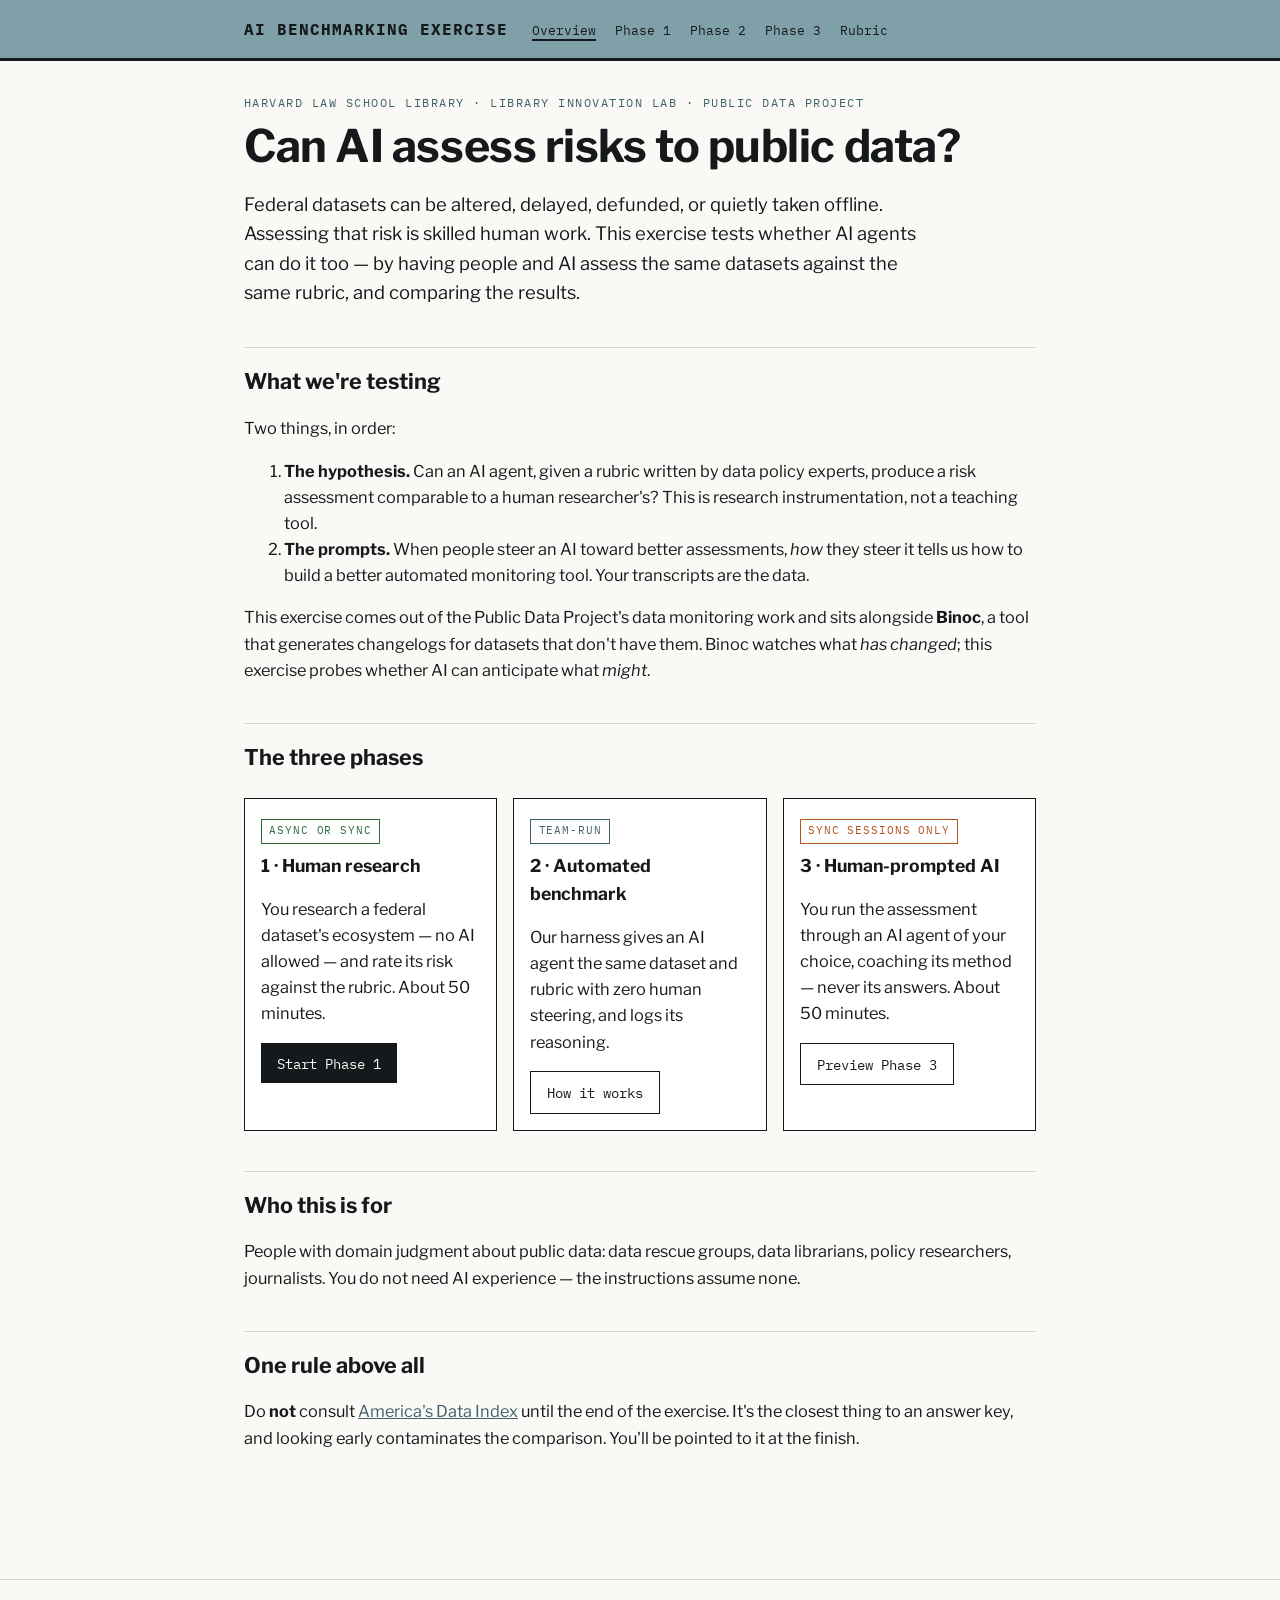
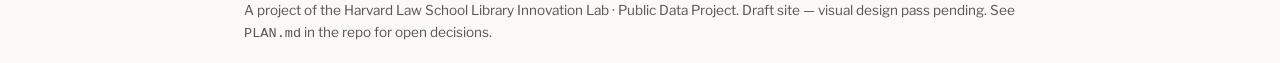
==== index.html @ 466e0e78 "Initial commit for the AI Benchmarking exercise" ====
<!DOCTYPE html>
<html lang="en">
<head>
<meta charset="utf-8">
<meta name="viewport" content="width=device-width, initial-scale=1">
<title>AI Benchmarking Exercise · Public Data Project</title>
<link rel="preconnect" href="https://fonts.googleapis.com">
<link href="https://fonts.googleapis.com/css2?family=IBM+Plex+Mono:wght@400;700&family=Libre+Franklin:ital,wght@0,400;0,600;0,800;1,400&display=swap" rel="stylesheet">
<link rel="stylesheet" href="css/style.css">
</head>
<body>
<header class="site">
  <div class="inner">
    <a class="wordmark" href="index.html">AI Benchmarking Exercise</a>
    <nav class="site">
      <a href="index.html" aria-current="page">Overview</a>
      <a href="phase-1.html">Phase 1</a>
      <a href="phase-2.html">Phase 2</a>
      <a href="phase-3.html">Phase 3</a>
      <a href="rubric.html">Rubric</a>
    </nav>
  </div>
</header>

<main>
  <p class="eyebrow">Harvard Law School Library · Library Innovation Lab · Public Data Project</p>
  <h1>Can AI assess risks to public data?</h1>

  <p class="lede">Federal datasets can be altered, delayed, defunded, or quietly taken
  offline. Assessing that risk is skilled human work. This exercise tests whether AI
  agents can do it too — by having people and AI assess the same datasets against the
  same rubric, and comparing the results.</p>

  <h2>What we're testing</h2>
  <p>Two things, in order:</p>
  <ol>
    <li><strong>The hypothesis.</strong> Can an AI agent, given a rubric written by
      data policy experts, produce a risk assessment comparable to a human
      researcher's? This is research instrumentation, not a teaching tool.</li>
    <li><strong>The prompts.</strong> When people steer an AI toward better
      assessments, <em>how</em> they steer it tells us how to build a better
      automated monitoring tool. Your transcripts are the data.</li>
  </ol>
  <p>This exercise comes out of the Public Data Project's data monitoring work and sits
  alongside <strong>Binoc</strong>, a tool that generates changelogs for datasets that
  don't have them. Binoc watches what <em>has changed</em>; this exercise probes whether
  AI can anticipate what <em>might</em>.</p>

  <h2>The three phases</h2>
  <div class="phases">
    <article class="phase-card">
      <span class="badge async">Async or sync</span>
      <h3>1 · Human research</h3>
      <p>You research a federal dataset's ecosystem — no AI allowed — and rate its risk
      against the rubric. About 50 minutes.</p>
      <a class="btn" href="phase-1.html">Start Phase 1</a>
    </article>
    <article class="phase-card">
      <span class="badge team">Team-run</span>
      <h3>2 · Automated benchmark</h3>
      <p>Our harness gives an AI agent the same dataset and rubric with zero human
      steering, and logs its reasoning.</p>
      <a class="btn secondary" href="phase-2.html">How it works</a>
    </article>
    <article class="phase-card">
      <span class="badge sync">Sync sessions only</span>
      <h3>3 · Human-prompted AI</h3>
      <p>You run the assessment through an AI agent of your choice, coaching its
      method — never its answers. About 50 minutes.</p>
      <a class="btn secondary" href="phase-3.html">Preview Phase 3</a>
    </article>
  </div>

  <h2>Who this is for</h2>
  <p>People with domain judgment about public data: data rescue groups, data
  librarians, policy researchers, journalists. You do not need AI experience — the
  instructions assume none.</p>

  <h2>One rule above all</h2>
  <p>Do <strong>not</strong> consult <a href="https://dataindex.us/collections/">America's
  Data Index</a> until the end of the exercise. It's the closest thing to an answer key,
  and looking early contaminates the comparison. You'll be pointed to it at the finish.</p>
</main>

<footer class="site">
  <div class="inner">
    A project of the Harvard Law School Library Innovation Lab · Public Data Project.
    Draft site — visual design pass pending. See <code>PLAN.md</code> in the repo for
    open decisions.
  </div>
</footer>
</body>
</html>
---- css/style.css ----
/* AI Benchmarking Exercise — draft skin.
   Intentionally quiet; visual design pass belongs to Jacob.
   Palette nods to the Public Data Project slide (slate blue + stamp black). */

:root {
  --paper: #faf9f6;
  --ink: #16191b;
  --slate: #7fa0a8;      /* PDP slide blue */
  --slate-deep: #40616b; /* links, accents */
  --rule: #d9d5cc;
  --flag-bg: #fdf3d7;
  --flag-ink: #6b5410;
  --gone: #8c1d18;
  --high: #b3541e;
  --moderate: #8a6d00;
  --ok: #2e6b3a;
  --mono: "IBM Plex Mono", ui-monospace, SFMono-Regular, Menlo, monospace;
  --sans: "Libre Franklin", system-ui, -apple-system, "Segoe UI", sans-serif;
}

* { box-sizing: border-box; }

body {
  margin: 0;
  background: var(--paper);
  color: var(--ink);
  font-family: var(--sans);
  font-size: 1.02rem;
  line-height: 1.6;
}

/* Header / nav */
header.site {
  border-bottom: 3px solid var(--ink);
  background: var(--slate);
}
header.site .inner {
  max-width: 52rem;
  margin: 0 auto;
  padding: 1rem 1.25rem;
  display: flex;
  flex-wrap: wrap;
  align-items: baseline;
  gap: 0.5rem 1.5rem;
}
header.site .wordmark {
  font-family: var(--mono);
  font-weight: 700;
  text-transform: uppercase;
  letter-spacing: 0.06em;
  color: var(--ink);
  text-decoration: none;
}
nav.site a {
  font-family: var(--mono);
  font-size: 0.82rem;
  color: var(--ink);
  text-decoration: none;
  margin-right: 1rem;
}
nav.site a[aria-current="page"] { border-bottom: 2px solid var(--ink); }
nav.site a:hover { text-decoration: underline; }

main {
  max-width: 52rem;
  margin: 0 auto;
  padding: 2rem 1.25rem 4rem;
}

.eyebrow {
  font-family: var(--mono);
  font-size: 0.78rem;
  text-transform: uppercase;
  letter-spacing: 0.12em;
  color: var(--slate-deep);
  margin: 0 0 0.5rem;
}

h1 {
  font-size: clamp(1.9rem, 4.5vw, 2.8rem);
  line-height: 1.12;
  letter-spacing: -0.01em;
  margin: 0 0 1rem;
}
h2 {
  font-size: 1.35rem;
  margin: 2.5rem 0 0.75rem;
  padding-top: 1rem;
  border-top: 1px solid var(--rule);
}
h3 { font-size: 1.1rem; margin: 1.5rem 0 0.4rem; }

a { color: var(--slate-deep); }
p.meta { font-size: 0.9rem; color: #555; margin-top: 0; }
p.hint { font-size: 0.95rem; color: #444; }

.lede { font-size: 1.15rem; max-width: 42rem; }

/* Phase cards on landing */
.phases { display: grid; gap: 1rem; margin: 1.5rem 0; }
@media (min-width: 640px) { .phases { grid-template-columns: repeat(3, 1fr); } }
.phase-card {
  border: 1.5px solid var(--ink);
  padding: 1rem;
  background: #fff;
}
.phase-card h3 { margin-top: 0; }
.badge {
  display: inline-block;
  font-family: var(--mono);
  font-size: 0.7rem;
  text-transform: uppercase;
  letter-spacing: 0.08em;
  padding: 0.15rem 0.45rem;
  border: 1px solid currentColor;
  margin-bottom: 0.5rem;
}
.badge.async { color: var(--ok); }
.badge.sync  { color: var(--high); }
.badge.team  { color: var(--slate-deep); }

/* Buttons */
.btn, button.copy {
  display: inline-block;
  font-family: var(--mono);
  font-size: 0.9rem;
  padding: 0.55rem 1rem;
  background: var(--ink);
  color: var(--paper);
  border: none;
  text-decoration: none;
  cursor: pointer;
}
.btn:hover, button.copy:hover { background: var(--slate-deep); }
.btn.secondary { background: transparent; color: var(--ink); border: 1.5px solid var(--ink); }

/* Team-decision flags */
.flag, .flag-block {
  background: var(--flag-bg);
  color: var(--flag-ink);
  font-family: var(--mono);
  font-size: 0.82rem;
}
.flag { padding: 0.05rem 0.35rem; }
.flag-block { padding: 0.6rem 0.8rem; border-left: 3px solid var(--flag-ink); }

/* Participant asides — "for you, not the bot" (italics in the source doc) */
aside.participant {
  border-left: 3px solid var(--slate);
  background: #f0f3f4;
  padding: 0.75rem 1rem;
  font-style: italic;
  margin: 1rem 0;
}
aside.participant .label {
  display: block;
  font-family: var(--mono);
  font-style: normal;
  font-size: 0.72rem;
  text-transform: uppercase;
  letter-spacing: 0.1em;
  color: var(--slate-deep);
  margin-bottom: 0.25rem;
}

/* Do / Don't lists */
.dodont { display: grid; gap: 1rem; margin: 1rem 0; }
@media (min-width: 640px) { .dodont { grid-template-columns: 1fr 1fr; } }
.dodont section { border: 1px solid var(--rule); background: #fff; padding: 1rem; }
.dodont h3 { margin-top: 0; font-family: var(--mono); font-size: 0.9rem; text-transform: uppercase; }
.dodont ul { margin: 0; padding-left: 1.1rem; }
.dodont li { margin-bottom: 0.5rem; }

/* Forms / pickers */
.picker { display: grid; gap: 1rem; margin: 1rem 0; }
.picker label { font-family: var(--mono); font-size: 0.82rem; text-transform: uppercase; letter-spacing: 0.06em; display: block; margin-bottom: 0.3rem; }
select, input[type="text"], textarea {
  width: 100%;
  font: inherit;
  padding: 0.5rem;
  border: 1.5px solid var(--ink);
  background: #fff;
}
#dataset-card { border: 1px solid var(--rule); background: #fff; padding: 1rem 1.25rem; margin: 1rem 0; }
#dataset-card h3 { margin-top: 0; }
#custom-dataset-fields { display: grid; gap: 0.75rem; border: 1px dashed var(--slate-deep); padding: 1rem; }

/* Rubric tables */
table.rubric { border-collapse: collapse; width: 100%; background: #fff; margin: 0.5rem 0 1.5rem; }
table.rubric th, table.rubric td {
  border: 1px solid var(--rule);
  padding: 0.5rem 0.75rem;
  text-align: left;
  vertical-align: top;
  font-size: 0.95rem;
}
th.lvl { font-family: var(--mono); font-size: 0.8rem; white-space: nowrap; width: 9.5rem; }
.lvl-gone { color: var(--gone); }
.lvl-high-risk { color: var(--high); }
.lvl-moderate-risk { color: var(--moderate); }
.lvl-no-known-issue { color: var(--ok); }

/* Prompt blocks */
.prompt-block { position: relative; margin: 1rem 0 2rem; }
.prompt-block pre {
  background: var(--ink);
  color: #e8e6df;
  padding: 1.25rem;
  overflow-x: auto;
  font-family: var(--mono);
  font-size: 0.85rem;
  line-height: 1.55;
  white-space: pre-wrap;
  margin: 0;
}
.prompt-block button.copy { position: absolute; top: 0.5rem; right: 0.5rem; background: var(--slate-deep); }

/* Sync-only banner */
.banner {
  background: var(--high);
  color: #fff;
  font-family: var(--mono);
  font-size: 0.85rem;
  padding: 0.6rem 1rem;
  margin-bottom: 1.5rem;
}

footer.site {
  border-top: 1px solid var(--rule);
  margin-top: 3rem;
}
footer.site .inner {
  max-width: 52rem;
  margin: 0 auto;
  padding: 1.25rem;
  font-size: 0.85rem;
  color: #555;
}

:focus-visible { outline: 3px solid var(--slate-deep); outline-offset: 2px; }
@media (prefers-reduced-motion: reduce) {
  * { animation: none !important; transition: none !important; }
}
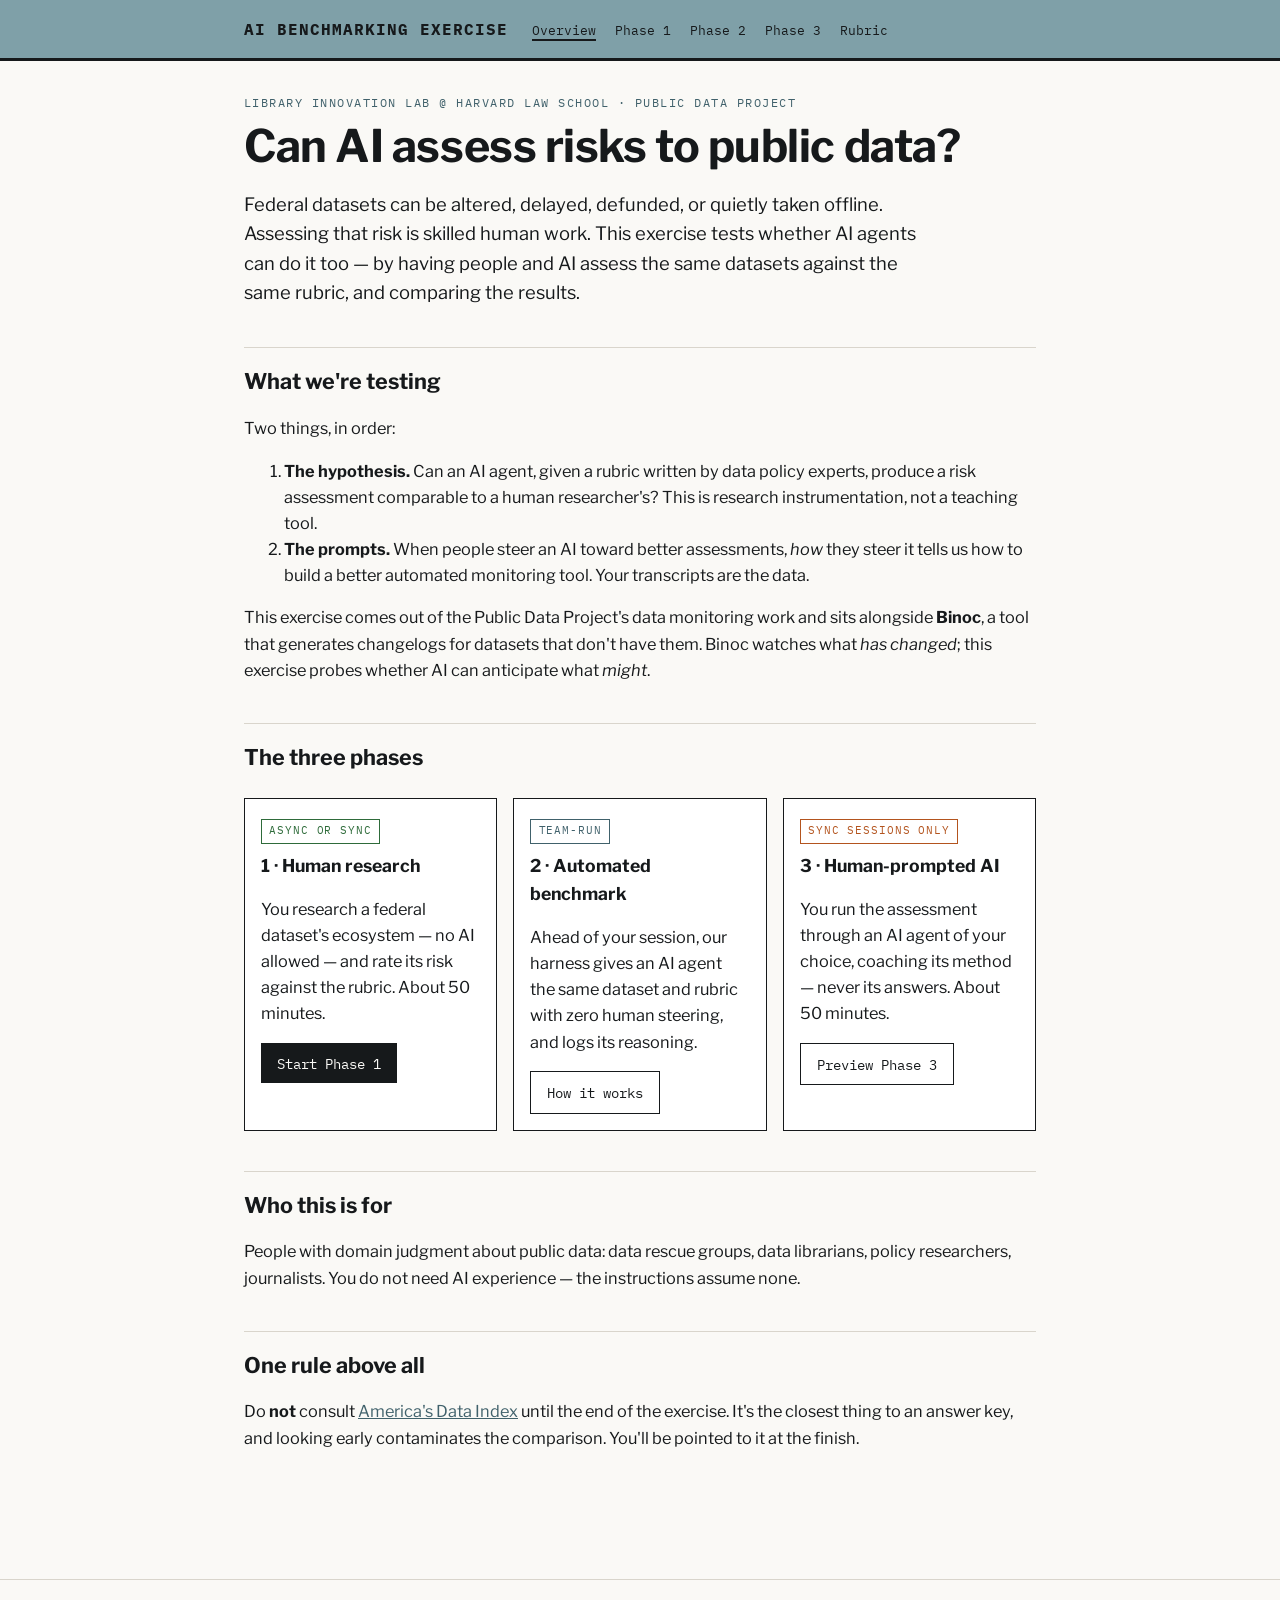
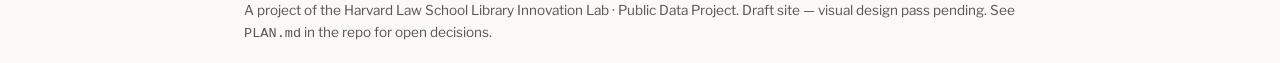
==== commit 9a5337ac: "second iteration over site: removed pieces not needed and added form continuity" ====
--- a/index.html
+++ b/index.html
@@ -23,7 +23,7 @@
 </header>
 
 <main>
-  <p class="eyebrow">Harvard Law School Library · Library Innovation Lab · Public Data Project</p>
+  <p class="eyebrow">Library Innovation Lab @ Harvard Law School · Public Data Project</p>
   <h1>Can AI assess risks to public data?</h1>
 
   <p class="lede">Federal datasets can be altered, delayed, defunded, or quietly taken
@@ -58,8 +58,8 @@
     <article class="phase-card">
       <span class="badge team">Team-run</span>
       <h3>2 · Automated benchmark</h3>
-      <p>Our harness gives an AI agent the same dataset and rubric with zero human
-      steering, and logs its reasoning.</p>
+      <p>Ahead of your session, our harness gives an AI agent the same dataset and
+      rubric with zero human steering, and logs its reasoning.</p>
       <a class="btn secondary" href="phase-2.html">How it works</a>
     </article>
     <article class="phase-card">
--- a/css/style.css
+++ b/css/style.css
@@ -184,6 +184,101 @@
 #dataset-card { border: 1px solid var(--rule); background: #fff; padding: 1rem 1.25rem; margin: 1rem 0; }
 #dataset-card h3 { margin-top: 0; }
 #custom-dataset-fields { display: grid; gap: 0.75rem; border: 1px dashed var(--slate-deep); padding: 1rem; }
+/* An ID selector outranks the UA stylesheet's [hidden] { display: none }, so the
+   hidden attribute needs restating here or the fields never actually hide. */
+#custom-dataset-fields[hidden] { display: none; }
+
+/* Phase 1 worksheet — the participant's own rating, saved and carried to Phase 3 */
+.worksheet {
+  display: grid;
+  gap: 0.75rem;
+  border-left: 3px solid var(--slate);
+  background: #fff;
+  padding: 0.9rem 1rem;
+  margin: -0.75rem 0 1.75rem;
+}
+.worksheet-title {
+  grid-column: 1 / -1;
+  margin: 0;
+  font-family: var(--mono);
+  font-size: 0.72rem;
+  text-transform: uppercase;
+  letter-spacing: 0.1em;
+  color: var(--slate-deep);
+}
+@media (min-width: 640px) {
+  .worksheet { grid-template-columns: 14rem 1fr; align-items: start; }
+}
+
+/* Phase 3 carry-over panel — context, never something to paste */
+.carryover {
+  border: 1.5px solid var(--slate-deep);
+  border-left-width: 5px;
+  background: #f0f3f4;
+  padding: 1rem 1.25rem;
+  margin: 1rem 0 1.75rem;
+}
+.carryover.missing { border-color: var(--high); background: #fdf1ea; }
+.carryover .label {
+  margin: 0 0 0.5rem;
+  font-family: var(--mono);
+  font-size: 0.72rem;
+  text-transform: uppercase;
+  letter-spacing: 0.1em;
+  color: var(--slate-deep);
+}
+.carryover.missing .label { color: var(--high); }
+.carryover p { margin: 0 0 0.5rem; }
+.carryover .meta { display: block; font-size: 0.9rem; color: #555; }
+.carryover .cats-intro { margin-top: 0.75rem; font-size: 0.95rem; }
+.carryover ul.cats { margin: 0 0 0.5rem; padding-left: 1.1rem; }
+.carryover ul.cats li { margin-bottom: 0.25rem; }
+.carryover .hint { margin-top: 0.75rem; }
+
+.rating-badge {
+  display: inline-block;
+  font-family: var(--mono);
+  font-size: 0.7rem;
+  text-transform: uppercase;
+  letter-spacing: 0.06em;
+  padding: 0.1rem 0.4rem;
+  border: 1px solid currentColor;
+  vertical-align: 0.1em;
+}
+.rating-badge.none { color: #777; font-style: normal; }
+
+/* Phase 3 "what the AI added" notes */
+.ai-note {
+  border: 1px solid var(--rule);
+  background: #fff;
+  padding: 1rem 1.25rem;
+  margin: 0 0 1rem;
+}
+.ai-note h3 { margin-top: 0; }
+.ai-note .prior {
+  font-size: 0.92rem;
+  color: #444;
+  border-left: 3px solid var(--rule);
+  padding-left: 0.75rem;
+  margin: 0 0 0.75rem;
+}
+.ai-note .prior span {
+  font-family: var(--mono);
+  font-size: 0.72rem;
+  text-transform: uppercase;
+  letter-spacing: 0.08em;
+  color: var(--slate-deep);
+  display: block;
+}
+.ai-note .prior.empty { color: #777; font-style: italic; }
+.ai-note label {
+  font-family: var(--mono);
+  font-size: 0.82rem;
+  text-transform: uppercase;
+  letter-spacing: 0.06em;
+  display: block;
+  margin-bottom: 0.3rem;
+}
 
 /* Rubric tables */
 table.rubric { border-collapse: collapse; width: 100%; background: #fff; margin: 0.5rem 0 1.5rem; }
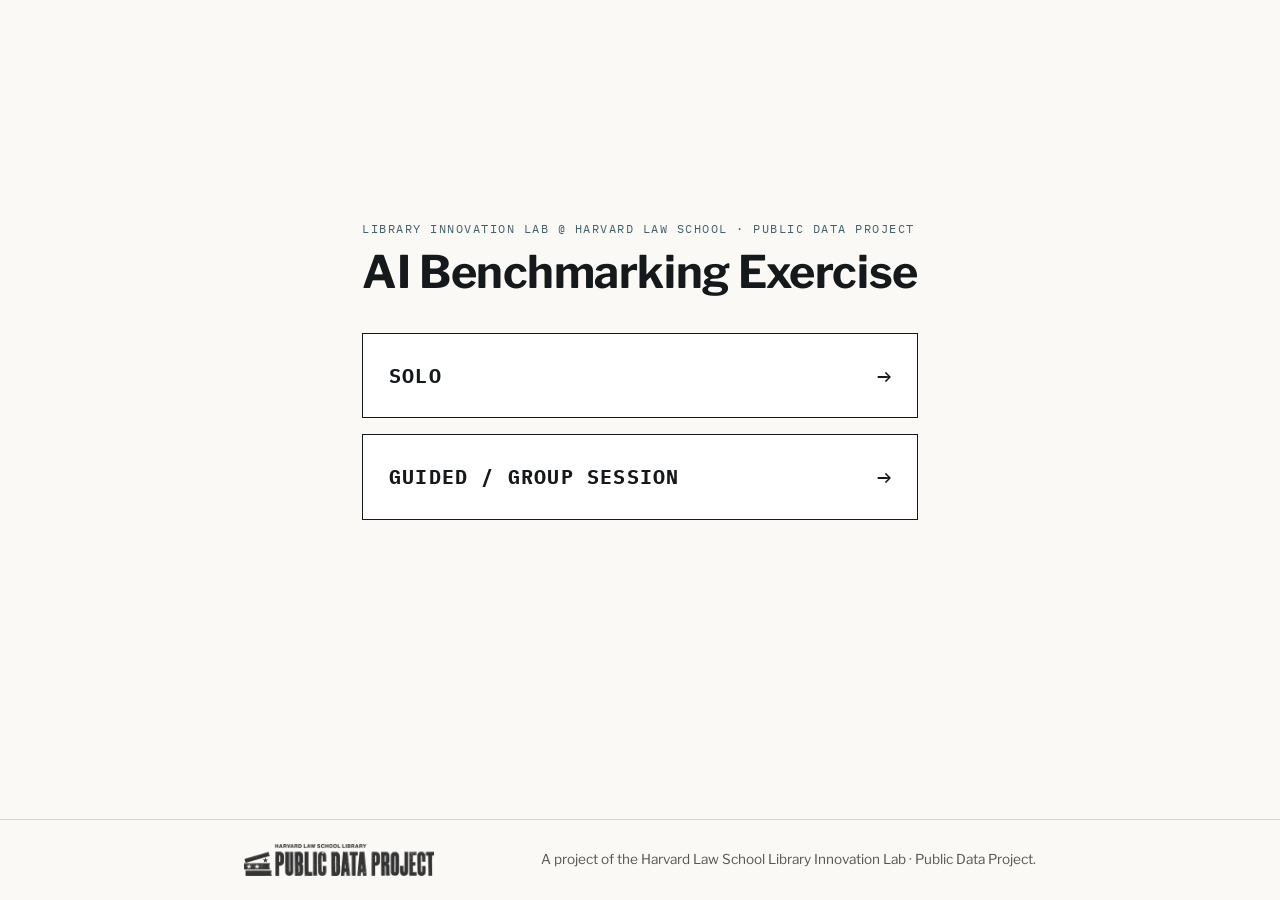
==== commit 69e3d654: "Updated changes to website for version 2 prototype" ====
--- a/index.html
+++ b/index.html
@@ -1,93 +1,58 @@
-<!DOCTYPE html>
+<!doctype html>
 <html lang="en">
-<head>
-<meta charset="utf-8">
-<meta name="viewport" content="width=device-width, initial-scale=1">
-<title>AI Benchmarking Exercise · Public Data Project</title>
-<link rel="preconnect" href="https://fonts.googleapis.com">
-<link href="https://fonts.googleapis.com/css2?family=IBM+Plex+Mono:wght@400;700&family=Libre+Franklin:ital,wght@0,400;0,600;0,800;1,400&display=swap" rel="stylesheet">
-<link rel="stylesheet" href="css/style.css">
-</head>
-<body>
-<header class="site">
-  <div class="inner">
-    <a class="wordmark" href="index.html">AI Benchmarking Exercise</a>
-    <nav class="site">
-      <a href="index.html" aria-current="page">Overview</a>
-      <a href="phase-1.html">Phase 1</a>
-      <a href="phase-2.html">Phase 2</a>
-      <a href="phase-3.html">Phase 3</a>
-      <a href="rubric.html">Rubric</a>
-    </nav>
-  </div>
-</header>
+  <head>
+    <meta charset="utf-8" />
+    <meta name="viewport" content="width=device-width, initial-scale=1" />
+    <title>AI Benchmarking Exercise · Public Data Project</title>
+    <link rel="preconnect" href="https://fonts.googleapis.com" />
+    <link
+      href="https://fonts.googleapis.com/css2?family=IBM+Plex+Mono:wght@400;700&family=Libre+Franklin:ital,wght@0,400;0,600;0,800;1,400&display=swap"
+      rel="stylesheet"
+    />
+    <link rel="stylesheet" href="css/style.css" />
+    <script src="js/data-index.js"></script>
+    <script src="js/site.js"></script>
+    <script>
+      applyTrack();
+    </script>
+  </head>
+  <body>
+    <main class="entry">
+      <p class="eyebrow">
+        Library Innovation Lab @ Harvard Law School · Public Data Project
+      </p>
+      <h1>AI Benchmarking Exercise</h1>
 
-<main>
-  <p class="eyebrow">Library Innovation Lab @ Harvard Law School · Public Data Project</p>
-  <h1>Can AI assess risks to public data?</h1>
+      <div class="choices">
+        <a class="choice" href="overview.html" data-track-set="solo">
+          <span class="choice-label">Solo</span>
+          <span class="choice-go" aria-hidden="true">→</span>
+        </a>
+        <a class="choice" href="overview.html" data-track-set="group">
+          <span class="choice-label">Guided / Group Session</span>
+          <span class="choice-go" aria-hidden="true">→</span>
+        </a>
+      </div>
+    </main>
 
-  <p class="lede">Federal datasets can be altered, delayed, defunded, or quietly taken
-  offline. Assessing that risk is skilled human work. This exercise tests whether AI
-  agents can do it too — by having people and AI assess the same datasets against the
-  same rubric, and comparing the results.</p>
+    <footer class="site">
+      <div class="inner">
+        <img
+          class="footer-logo"
+          src="assets/public-data-project.png"
+          width="800"
+          height="136"
+          alt="Harvard Law School Library · Public Data Project"
+        />
+        <p>
+          A project of the Harvard Law School Library Innovation Lab · Public
+          Data Project.
+        </p>
+      </div>
+    </footer>
 
-  <h2>What we're testing</h2>
-  <p>Two things, in order:</p>
-  <ol>
-    <li><strong>The hypothesis.</strong> Can an AI agent, given a rubric written by
-      data policy experts, produce a risk assessment comparable to a human
-      researcher's? This is research instrumentation, not a teaching tool.</li>
-    <li><strong>The prompts.</strong> When people steer an AI toward better
-      assessments, <em>how</em> they steer it tells us how to build a better
-      automated monitoring tool. Your transcripts are the data.</li>
-  </ol>
-  <p>This exercise comes out of the Public Data Project's data monitoring work and sits
-  alongside <strong>Binoc</strong>, a tool that generates changelogs for datasets that
-  don't have them. Binoc watches what <em>has changed</em>; this exercise probes whether
-  AI can anticipate what <em>might</em>.</p>
-
-  <h2>The three phases</h2>
-  <div class="phases">
-    <article class="phase-card">
-      <span class="badge async">Async or sync</span>
-      <h3>1 · Human research</h3>
-      <p>You research a federal dataset's ecosystem — no AI allowed — and rate its risk
-      against the rubric. About 50 minutes.</p>
-      <a class="btn" href="phase-1.html">Start Phase 1</a>
-    </article>
-    <article class="phase-card">
-      <span class="badge team">Team-run</span>
-      <h3>2 · Automated benchmark</h3>
-      <p>Ahead of your session, our harness gives an AI agent the same dataset and
-      rubric with zero human steering, and logs its reasoning.</p>
-      <a class="btn secondary" href="phase-2.html">How it works</a>
-    </article>
-    <article class="phase-card">
-      <span class="badge sync">Sync sessions only</span>
-      <h3>3 · Human-prompted AI</h3>
-      <p>You run the assessment through an AI agent of your choice, coaching its
-      method — never its answers. About 50 minutes.</p>
-      <a class="btn secondary" href="phase-3.html">Preview Phase 3</a>
-    </article>
-  </div>
-
-  <h2>Who this is for</h2>
-  <p>People with domain judgment about public data: data rescue groups, data
-  librarians, policy researchers, journalists. You do not need AI experience — the
-  instructions assume none.</p>
-
-  <h2>One rule above all</h2>
-  <p>Do <strong>not</strong> consult <a href="https://dataindex.us/collections/">America's
-  Data Index</a> until the end of the exercise. It's the closest thing to an answer key,
-  and looking early contaminates the comparison. You'll be pointed to it at the finish.</p>
-</main>
-
-<footer class="site">
-  <div class="inner">
-    A project of the Harvard Law School Library Innovation Lab · Public Data Project.
-    Draft site — visual design pass pending. See <code>PLAN.md</code> in the repo for
-    open decisions.
-  </div>
-</footer>
-</body>
+    <script>
+      initEntry();
+    </script>
+  </body>
 </html>
--- a/css/style.css
+++ b/css/style.css
@@ -1,5 +1,4 @@
-/* AI Benchmarking Exercise — draft skin.
-   Intentionally quiet; visual design pass belongs to Jacob.
+/* AI Benchmarking Exercise — site styles.
    Palette nods to the Public Data Project slide (slate blue + stamp black). */
 
 :root {
@@ -27,7 +26,13 @@
   font-family: var(--sans);
   font-size: 1.02rem;
   line-height: 1.6;
-}
+  /* Keeps the footer on the bottom edge rather than floating mid-screen
+     on the short pages. */
+  min-height: 100vh;
+  display: flex;
+  flex-direction: column;
+}
+main { flex: 1 0 auto; }
 
 /* Header / nav */
 header.site {
@@ -96,9 +101,38 @@
 
 .lede { font-size: 1.15rem; max-width: 42rem; }
 
+.backlink { font-family: var(--mono); font-size: 0.82rem; margin: 0 0 1.5rem; }
+
+/* Entry page — the whole card is the control, so the label isn't said twice.
+   Centred in the viewport and given real height so the page doesn't read as a
+   header with a stub of content under it. */
+main.entry { display: flex; flex-direction: column; justify-content: center; }
+main.entry h1 { margin-bottom: 2.25rem; }
+.choices { display: grid; gap: 1rem; }
+.choice {
+  display: flex;
+  align-items: center;
+  justify-content: space-between;
+  gap: 1.5rem;
+  border: 1.5px solid var(--ink);
+  background: #fff;
+  padding: 1.6rem;
+  text-decoration: none;
+  color: var(--ink);
+}
+.choice:hover { background: var(--ink); color: var(--paper); }
+.choice-label {
+  font-family: var(--mono);
+  font-weight: 700;
+  font-size: 1.25rem;
+  text-transform: uppercase;
+  letter-spacing: 0.06em;
+}
+.choice-go { font-family: var(--mono); font-size: 1.5rem; line-height: 1; }
+
 /* Phase cards on landing */
 .phases { display: grid; gap: 1rem; margin: 1.5rem 0; }
-@media (min-width: 640px) { .phases { grid-template-columns: repeat(3, 1fr); } }
+@media (min-width: 640px) { .phases { grid-template-columns: repeat(auto-fit, minmax(14rem, 1fr)); } }
 .phase-card {
   border: 1.5px solid var(--ink);
   padding: 1rem;
@@ -115,9 +149,9 @@
   border: 1px solid currentColor;
   margin-bottom: 0.5rem;
 }
-.badge.async { color: var(--ok); }
-.badge.sync  { color: var(--high); }
-.badge.team  { color: var(--slate-deep); }
+.badge.open   { color: var(--ok); }
+.badge.guided { color: var(--high); }
+.badge.team   { color: var(--slate-deep); }
 
 /* Buttons */
 .btn, button.copy {
@@ -133,6 +167,24 @@
 }
 .btn:hover, button.copy:hover { background: var(--slate-deep); }
 .btn.secondary { background: transparent; color: var(--ink); border: 1.5px solid var(--ink); }
+/* A link that refuses the click, e.g. Continue to Phase 2 before Phase 1 is
+   filled in. Kept in the flow so the reason underneath it makes sense. */
+.btn.disabled { opacity: 0.45; cursor: not-allowed; }
+/* Nav destinations that are closed for now. Still legible, clearly not live. */
+nav.site a.blocked { opacity: 0.45; cursor: not-allowed; }
+/* The wordmark never dims — it simply stops being a link. */
+a.wordmark.inert { cursor: default; }
+.override { display: flex; flex-wrap: wrap; gap: 0.5rem; align-items: center; margin-top: 0.75rem !important; }
+.override input { width: auto; flex: 0 1 12rem; padding: 0.35rem 0.5rem; }
+.override-label { font-family: var(--mono); font-size: 0.78rem; text-transform: uppercase; letter-spacing: 0.06em; }
+.override .status { margin: 0; }
+/* Footer moderator panel — findable, not shouty. */
+details.mod { flex-basis: 100%; border-top: 1px solid var(--rule); padding-top: 0.75rem; }
+details.mod summary { font-family: var(--mono); font-size: 0.78rem; text-transform: uppercase; letter-spacing: 0.06em; cursor: pointer; color: var(--slate-deep); }
+details.mod .override { margin-top: 0.6rem !important; }
+.btn.disabled:hover { background: var(--ink); }
+/* Locked Phase 1 fields, once Phase 2 has been opened. */
+:disabled { background: #f2f1ed; color: #666; cursor: not-allowed; }
 
 /* Team-decision flags */
 .flag, .flag-block {
@@ -144,12 +196,13 @@
 .flag { padding: 0.05rem 0.35rem; }
 .flag-block { padding: 0.6rem 0.8rem; border-left: 3px solid var(--flag-ink); }
 
-/* Participant asides — "for you, not the bot" (italics in the source doc) */
+/* Participant asides — "for you, not the bot". Deliberately upright: italics are
+   reserved for language we're suggesting you type at the agent, which is why the
+   <em> runs inside these boxes stand out. */
 aside.participant {
   border-left: 3px solid var(--slate);
   background: #f0f3f4;
   padding: 0.75rem 1rem;
-  font-style: italic;
   margin: 1rem 0;
 }
 aside.participant .label {
@@ -188,7 +241,7 @@
    hidden attribute needs restating here or the fields never actually hide. */
 #custom-dataset-fields[hidden] { display: none; }
 
-/* Phase 1 worksheet — the participant's own rating, saved and carried to Phase 3 */
+/* Phase 1 worksheet — the participant's own rating, saved and carried to Phase 2 */
 .worksheet {
   display: grid;
   gap: 0.75rem;
@@ -210,7 +263,7 @@
   .worksheet { grid-template-columns: 14rem 1fr; align-items: start; }
 }
 
-/* Phase 3 carry-over panel — context, never something to paste */
+/* Phase 2 carry-over panel — context, never something to paste */
 .carryover {
   border: 1.5px solid var(--slate-deep);
   border-left-width: 5px;
@@ -247,7 +300,7 @@
 }
 .rating-badge.none { color: #777; font-style: normal; }
 
-/* Phase 3 "what the AI added" notes */
+/* Phase 2 "what the AI added" notes */
 .ai-note {
   border: 1px solid var(--rule);
   background: #fff;
@@ -270,7 +323,7 @@
   color: var(--slate-deep);
   display: block;
 }
-.ai-note .prior.empty { color: #777; font-style: italic; }
+.ai-note .prior.empty { color: #777; }
 .ai-note label {
   font-family: var(--mono);
   font-size: 0.82rem;
@@ -310,7 +363,96 @@
 }
 .prompt-block button.copy { position: absolute; top: 0.5rem; right: 0.5rem; background: var(--slate-deep); }
 
-/* Sync-only banner */
+/* Submission feedback under the Phase 1 submit button */
+.status { font-family: var(--mono); font-size: 0.85rem; min-height: 1.2em; margin-top: 0.5rem; }
+.status.ok { color: var(--ok); }
+.status.error { color: var(--gone); }
+.optional { font-family: var(--sans); text-transform: none; letter-spacing: normal; color: #777; }
+
+.ai-note select + label,
+.ai-note textarea + label { margin-top: 1rem; }
+
+/* "Before you start" callout. Heavier than an aside on purpose — the 50 minutes
+   and the no-AI rule were being read past. */
+.callout {
+  border: 3px solid var(--ink);
+  background: var(--flag-bg);
+  padding: 1rem 1.25rem;
+  margin: 0 0 1.5rem;
+}
+/* Locked / blocked variant: light red so it reads as a stop, and clearly not the
+   cream "Before you start" note. */
+.callout.locked { background: #fbece9; border-color: var(--gone); }
+.callout.locked .callout-title { color: var(--gone); }
+.callout p { margin: 0; }
+.callout p + p { margin-top: 0.35rem; }
+.callout-title {
+  font-family: var(--mono);
+  font-size: 0.78rem;
+  text-transform: uppercase;
+  letter-spacing: 0.12em;
+}
+
+/* Solo category picker */
+.checkset { border: 1.5px solid var(--ink); background: #fff; padding: 1rem 1.25rem; }
+.checkset legend {
+  font-family: var(--mono);
+  font-size: 0.82rem;
+  text-transform: uppercase;
+  letter-spacing: 0.06em;
+  padding: 0 0.4rem;
+}
+/* Overrides the uppercase mono treatment .picker gives its labels — these read as
+   sentences, not field names. */
+label.check {
+  display: flex;
+  align-items: baseline;
+  gap: 0.6rem;
+  margin-bottom: 0.4rem;
+  font-family: var(--sans);
+  font-size: 1rem;
+  text-transform: none;
+  letter-spacing: normal;
+}
+label.check input { width: auto; margin: 0; }
+.checkset .hint { margin: 0.75rem 0 0; }
+
+/* Thinking-mode cards, one per provider */
+.provider-cards { display: grid; gap: 1rem; margin: 1rem 0 2rem; }
+@media (min-width: 640px) { .provider-cards { grid-template-columns: repeat(auto-fit, minmax(12rem, 1fr)); } }
+.provider { border: 1px solid var(--rule); background: #fff; padding: 0.9rem 1rem; }
+.provider p { margin: 0; font-size: 0.95rem; }
+.provider p + p { margin-top: 0.35rem; }
+.provider-name {
+  font-family: var(--mono);
+  font-size: 0.78rem;
+  text-transform: uppercase;
+  letter-spacing: 0.08em;
+  color: var(--slate-deep);
+}
+.arrow { font-family: var(--mono); }
+
+/* Results — three assessments of one dataset, side by side */
+table.compare-table { border-collapse: collapse; width: 100%; background: #fff; margin: 1.5rem 0 2.5rem; }
+table.compare-table th, table.compare-table td {
+  border: 1px solid var(--rule);
+  padding: 0.5rem 0.75rem;
+  text-align: left;
+  vertical-align: middle;
+  font-size: 0.95rem;
+}
+table.compare-table thead th {
+  font-family: var(--mono);
+  font-size: 0.78rem;
+  text-transform: uppercase;
+  letter-spacing: 0.06em;
+  border-bottom-width: 1.5px;
+  border-bottom-color: var(--ink);
+}
+table.compare-table tbody th { font-weight: 600; }
+table.compare-table select { font-size: 0.9rem; padding: 0.3rem; border-width: 1px; }
+
+/* Banners: guided-only notice, and the answer-key warning on the results page */
 .banner {
   background: var(--high);
   color: #fff;
@@ -327,12 +469,37 @@
 footer.site .inner {
   max-width: 52rem;
   margin: 0 auto;
-  padding: 1.25rem;
+  padding: 1.5rem 1.25rem;
   font-size: 0.85rem;
   color: #555;
-}
+  display: flex;
+  flex-wrap: wrap;
+  align-items: center;
+  justify-content: space-between;
+  gap: 1rem 2rem;
+}
+footer.site p { margin: 0; }
+.footer-logo { display: block; width: 190px; height: auto; }
 
 :focus-visible { outline: 3px solid var(--slate-deep); outline-offset: 2px; }
 @media (prefers-reduced-motion: reduce) {
   * { animation: none !important; transition: none !important; }
 }
+
+/* ---------------------------------------------------------------------------
+   Track gating — LAST IN THE FILE ON PURPOSE.
+
+   Solo runs Phase 1 only; a guided session runs Phases 1 and 2. Both tracks'
+   markup ships on every page and CSS hides what doesn't apply, with <html
+   data-track> set from the head so nothing flashes before paint.
+
+   These rules must beat every display declaration above them. The `html`
+   prefix lifts them to (0,1,1) so they outrank single-class rules like .btn on
+   specificity, and sitting at the end of the file means they also win on source
+   order. Belt and braces: get either wrong and a gated element — a submit
+   button, a phase card — stays visible to the wrong track, which is silent and
+   easy to miss. Do not move this block.
+   --------------------------------------------------------------------------- */
+html [data-only] { display: none; }
+html[data-track="solo"] [data-only="solo"],
+html[data-track="group"] [data-only="group"] { display: revert; }
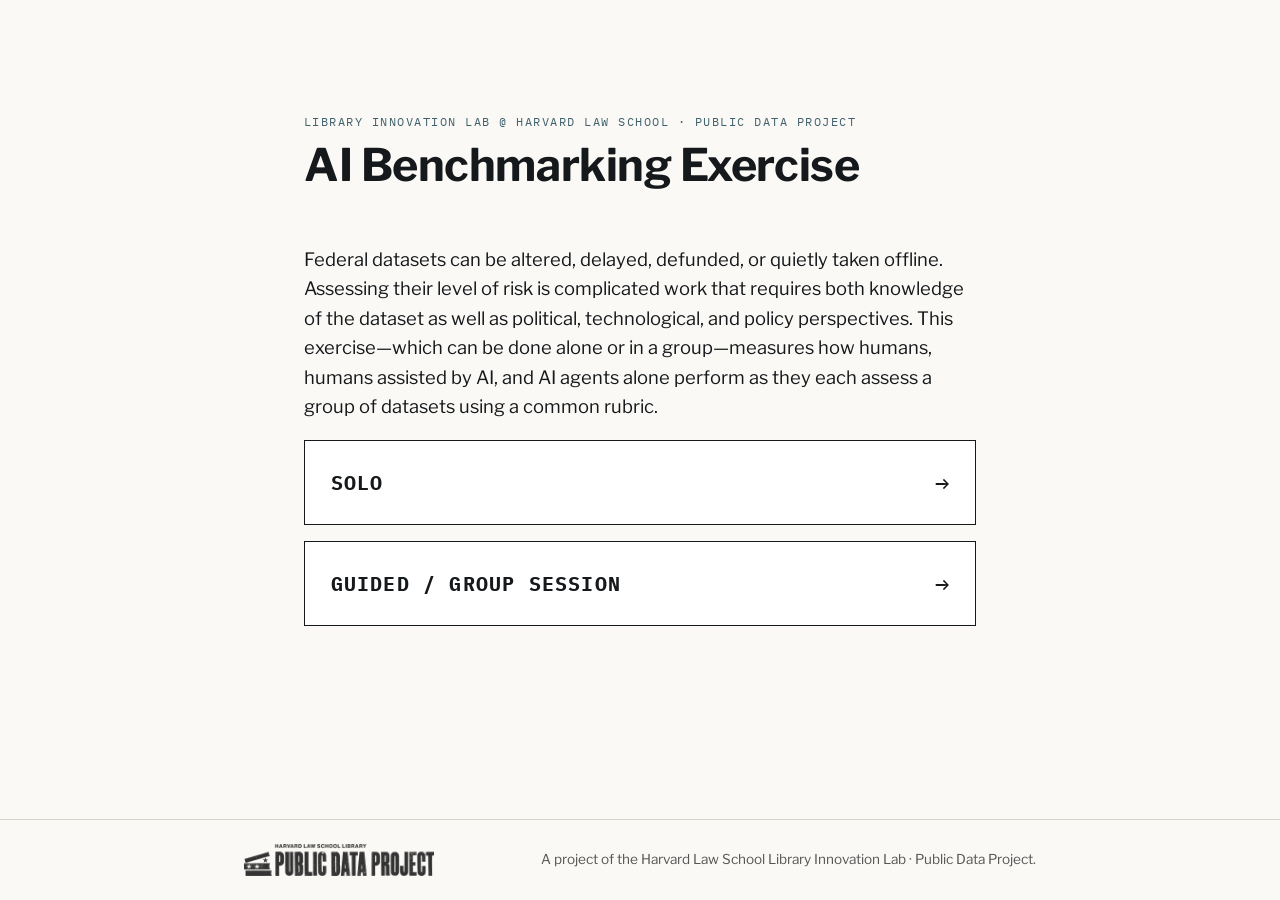
==== commit 61f98f40: "Made site fix suggested by Molly and Halle to move heading to home page" ====
--- a/index.html
+++ b/index.html
@@ -22,6 +22,15 @@
         Library Innovation Lab @ Harvard Law School · Public Data Project
       </p>
       <h1>AI Benchmarking Exercise</h1>
+
+      <p class="lede">
+        Federal datasets can be altered, delayed, defunded, or quietly taken
+        offline. Assessing their level of risk is complicated work that requires
+        both knowledge of the dataset as well as political, technological, and
+        policy perspectives. This exercise—which can be done alone or in a
+        group—measures how humans, humans assisted by AI, and AI agents alone
+        perform as they each assess a group of datasets using a common rubric.
+      </p>
 
       <div class="choices">
         <a class="choice" href="overview.html" data-track-set="solo">
--- a/css/style.css
+++ b/css/style.css
@@ -166,6 +166,8 @@
   cursor: pointer;
 }
 .btn:hover, button.copy:hover { background: var(--slate-deep); }
+/* Two or more buttons side by side, wrapping on a narrow screen. */
+.btn-row { display: flex; flex-wrap: wrap; gap: 0.75rem; align-items: center; }
 .btn.secondary { background: transparent; color: var(--ink); border: 1.5px solid var(--ink); }
 /* A link that refuses the click, e.g. Continue to Phase 2 before Phase 1 is
    filled in. Kept in the flow so the reason underneath it makes sense. */
@@ -174,14 +176,6 @@
 nav.site a.blocked { opacity: 0.45; cursor: not-allowed; }
 /* The wordmark never dims — it simply stops being a link. */
 a.wordmark.inert { cursor: default; }
-.override { display: flex; flex-wrap: wrap; gap: 0.5rem; align-items: center; margin-top: 0.75rem !important; }
-.override input { width: auto; flex: 0 1 12rem; padding: 0.35rem 0.5rem; }
-.override-label { font-family: var(--mono); font-size: 0.78rem; text-transform: uppercase; letter-spacing: 0.06em; }
-.override .status { margin: 0; }
-/* Footer moderator panel — findable, not shouty. */
-details.mod { flex-basis: 100%; border-top: 1px solid var(--rule); padding-top: 0.75rem; }
-details.mod summary { font-family: var(--mono); font-size: 0.78rem; text-transform: uppercase; letter-spacing: 0.06em; cursor: pointer; color: var(--slate-deep); }
-details.mod .override { margin-top: 0.6rem !important; }
 .btn.disabled:hover { background: var(--ink); }
 /* Locked Phase 1 fields, once Phase 2 has been opened. */
 :disabled { background: #f2f1ed; color: #666; cursor: not-allowed; }
@@ -215,6 +209,42 @@
   color: var(--slate-deep);
   margin-bottom: 0.25rem;
 }
+aside.participant ul { margin: 0.35rem 0 0; padding-left: 1.1rem; }
+aside.participant li { margin-bottom: 0.25rem; }
+aside.participant li:last-child { margin-bottom: 0; }
+
+/* Checklist variant, for guidance that is a sequence of steps rather than
+   something to read. Step numbers come from a counter, so the markup carries
+   none of its own. */
+aside.participant .todo-intro { margin: 0 0 0.6rem; }
+aside.participant ol.todo {
+  list-style: none;
+  counter-reset: todo;
+  margin: 0;
+  padding: 0;
+}
+aside.participant ol.todo li {
+  display: flex;
+  gap: 0.7rem;
+  align-items: flex-start;
+  margin: 0;
+  padding: 0.6rem 0;
+  border-top: 1px solid #dde3e4; /* the aside's own background, a shade down */
+}
+aside.participant ol.todo li::before {
+  counter-increment: todo;
+  content: counter(todo);
+  flex: 0 0 1.45rem;
+  height: 1.45rem;
+  border: 1.5px solid var(--slate);
+  font-family: var(--mono);
+  font-size: 0.78rem;
+  line-height: 1.45rem;
+  text-align: center;
+  color: var(--slate-deep);
+}
+/* Closing reminder or caution under a checklist — not one of the steps. */
+aside.participant .todo-note { margin: 0.9rem 0 0; }
 
 /* Do / Don't lists */
 .dodont { display: grid; gap: 1rem; margin: 1rem 0; }
@@ -375,6 +405,7 @@
 /* "Before you start" callout. Heavier than an aside on purpose — the 50 minutes
    and the no-AI rule were being read past. */
 .callout {
+  position: relative;
   border: 3px solid var(--ink);
   background: var(--flag-bg);
   padding: 1rem 1.25rem;
@@ -384,6 +415,41 @@
    cream "Before you start" note. */
 .callout.locked { background: #fbece9; border-color: var(--gone); }
 .callout.locked .callout-title { color: var(--gone); }
+
+/* The padlock that freezes or re-enables the Phase 1 answers. Sits in the
+   corner of its notice, sized to read as a secondary control rather than a
+   call to action. */
+#phase1-lock .callout-title, #phase1-lock .lock-note { padding-right: 6.5rem; }
+.lock-toggle {
+  position: absolute;
+  top: 0.65rem;
+  right: 0.75rem;
+  display: flex;
+  align-items: center;
+  gap: 0.35rem;
+  padding: 0.3rem 0.5rem;
+  background: transparent;
+  border: 1.5px solid currentColor;
+  color: var(--gone);
+  cursor: pointer;
+}
+.callout:not(.locked) .lock-toggle { color: var(--slate-deep); }
+.lock-toggle:hover { background: rgba(0, 0, 0, 0.06); }
+.lock-toggle svg {
+  width: 15px;
+  height: 15px;
+  fill: none;
+  stroke: currentColor;
+  stroke-width: 2;
+  stroke-linecap: round;
+  stroke-linejoin: round;
+}
+.lock-toggle-text {
+  font-family: var(--mono);
+  font-size: 0.7rem;
+  text-transform: uppercase;
+  letter-spacing: 0.08em;
+}
 .callout p { margin: 0; }
 .callout p + p { margin-top: 0.35rem; }
 .callout-title {
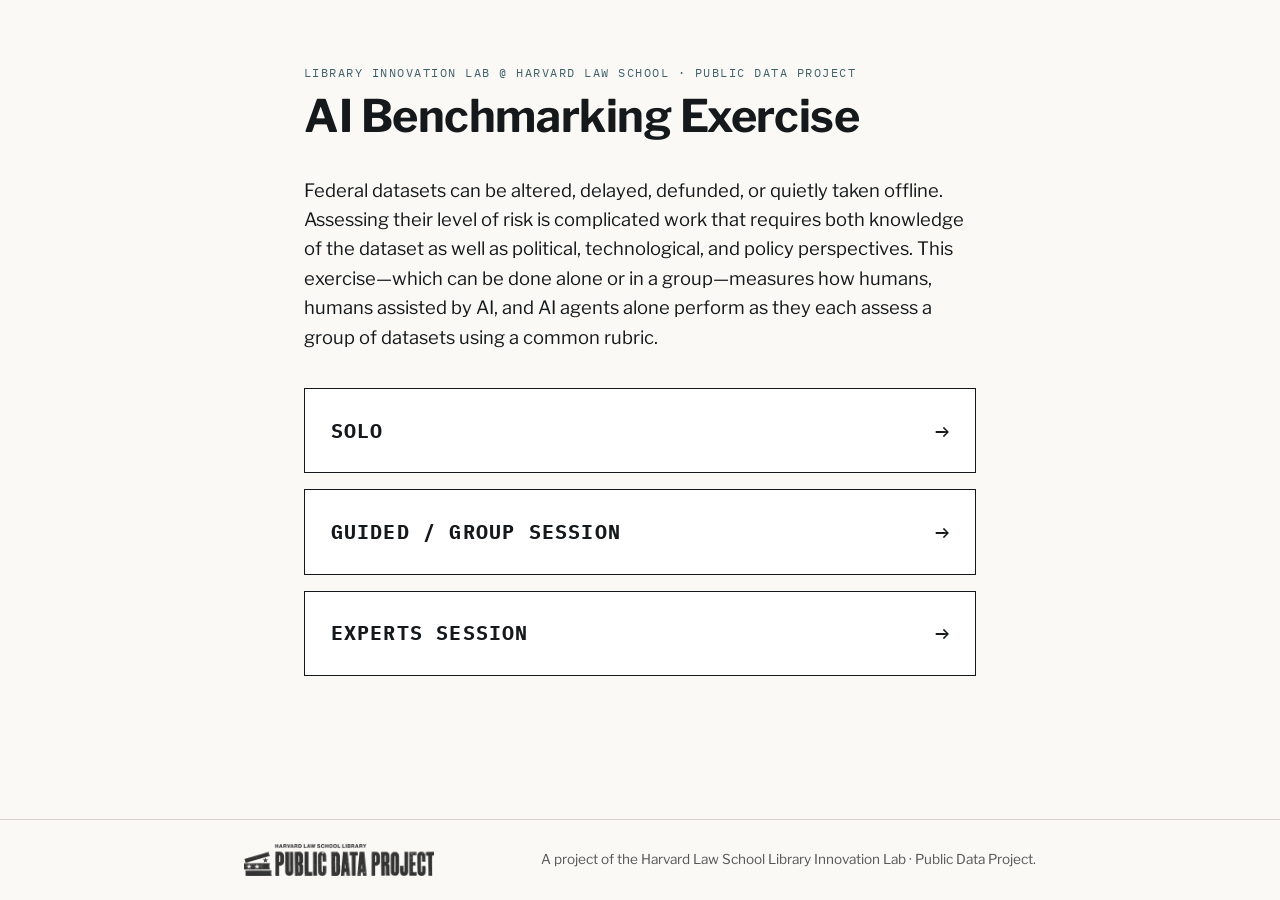
==== commit f69c326d: "Added new experts section" ====
--- a/index.html
+++ b/index.html
@@ -41,6 +41,10 @@
           <span class="choice-label">Guided / Group Session</span>
           <span class="choice-go" aria-hidden="true">→</span>
         </a>
+        <a class="choice" href="overview.html" data-track-set="expert">
+          <span class="choice-label">Experts Session</span>
+          <span class="choice-go" aria-hidden="true">→</span>
+        </a>
       </div>
     </main>
 
--- a/css/style.css
+++ b/css/style.css
@@ -93,6 +93,7 @@
   padding-top: 1rem;
   border-top: 1px solid var(--rule);
 }
+.backlink + h2 { margin-top: 0; padding-top: 0; border-top: 0; }
 h3 { font-size: 1.1rem; margin: 1.5rem 0 0.4rem; }
 
 a { color: var(--slate-deep); }
@@ -107,7 +108,7 @@
    Centred in the viewport and given real height so the page doesn't read as a
    header with a stub of content under it. */
 main.entry { display: flex; flex-direction: column; justify-content: center; }
-main.entry h1 { margin-bottom: 2.25rem; }
+main.entry .lede { margin-bottom: 2.25rem; }
 .choices { display: grid; gap: 1rem; }
 .choice {
   display: flex;
@@ -568,4 +569,7 @@
    --------------------------------------------------------------------------- */
 html [data-only] { display: none; }
 html[data-track="solo"] [data-only="solo"],
-html[data-track="group"] [data-only="group"] { display: revert; }
+html[data-track="group"] [data-only="group"],
+html[data-track="expert"] [data-only="group"],
+html[data-track="expert"] [data-only="expert"] { display: revert; }
+html[data-track="expert"] [data-hide="expert"] { display: none; }
